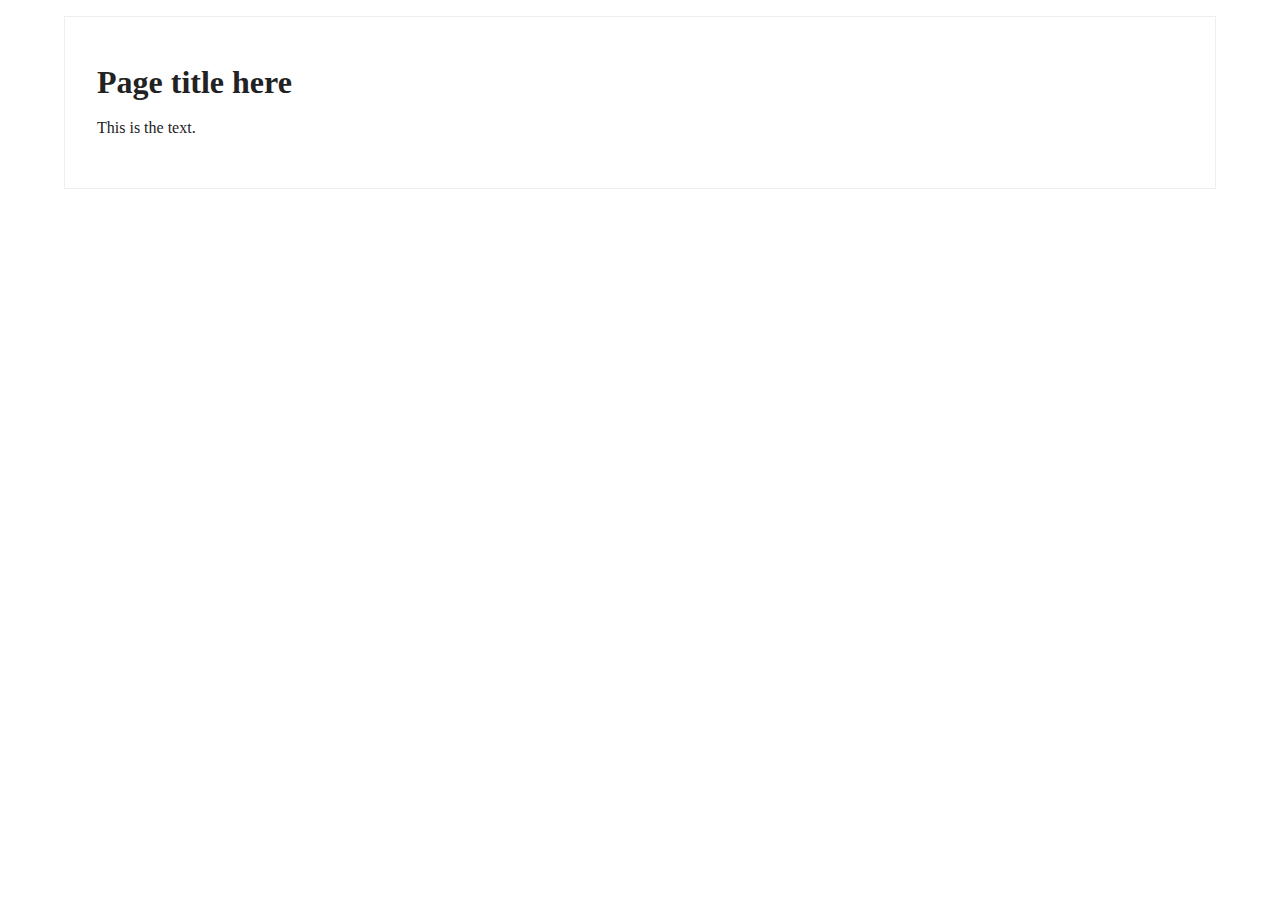
==== index.html @ a6ff06b3 "Added starter template." ====
<!DOCTYPE html>
<!--[if lt IE 7]>	   <html class="no-js lt-ie9 lt-ie8 lt-ie7"> <![endif]-->
<!--[if IE 7]>		   <html class="no-js lt-ie9 lt-ie8"> <![endif]-->
<!--[if IE 8]>		   <html class="no-js lt-ie9"> <![endif]-->
<!--[if gt IE 8]><!--> <html class="no-js"> <!--<![endif]-->
<head>

	<meta charset="utf-8">
	<meta http-equiv="X-UA-Compatible" content="IE=edge">
	<title></title>
	<meta name="description" content="">
	
	<!-- Enable responsive layouts; tell browsers not to shrink pages to fit small screens -->
	<meta name="viewport" content="width=device-width, initial-scale=1">

	<!-- Load styles -->
	<!-- For production, combine all of the stylesheets -->
	<link rel="stylesheet" href="css/style.css">
	
</head>
<body>


	<!-- Page content goes inside the container -->
	<!-- In general, you should have only one container per page. -->
	<div class="container">

		<h1>Page title here</h1>

		<p>This is the text.</p>

	</div><!-- end container -->
	

	<!-- Load scripts -->
	<script src="https://code.jquery.com/jquery-3.1.1.min.js" integrity="sha256-hVVnYaiADRTO2PzUGmuLJr8BLUSjGIZsDYGmIJLv2b8=" crossorigin="anonymous"></script>
	<script>window.jQuery || document.write('<script src="js/vendor/jquery-3.1.1.min.js"><\/script>')</script>
	<script src="js/sitewide.js"></script>

</body>
</html>
---- css/style.css ----
@import 'h5bp/h5bp-head.css';
@import 'h5bp/normalize.css';
@import 'typography.css';
@import 'layout.css';
@import 'utilities.css';
@import 'h5bp/h5bp-tail.css';

/* 

	Put typographic formatting in the typography.css file.
	Page layout styles go in layout.css.

	In production, do not use imports.
	Instead, concatenante and minify files. 

*/
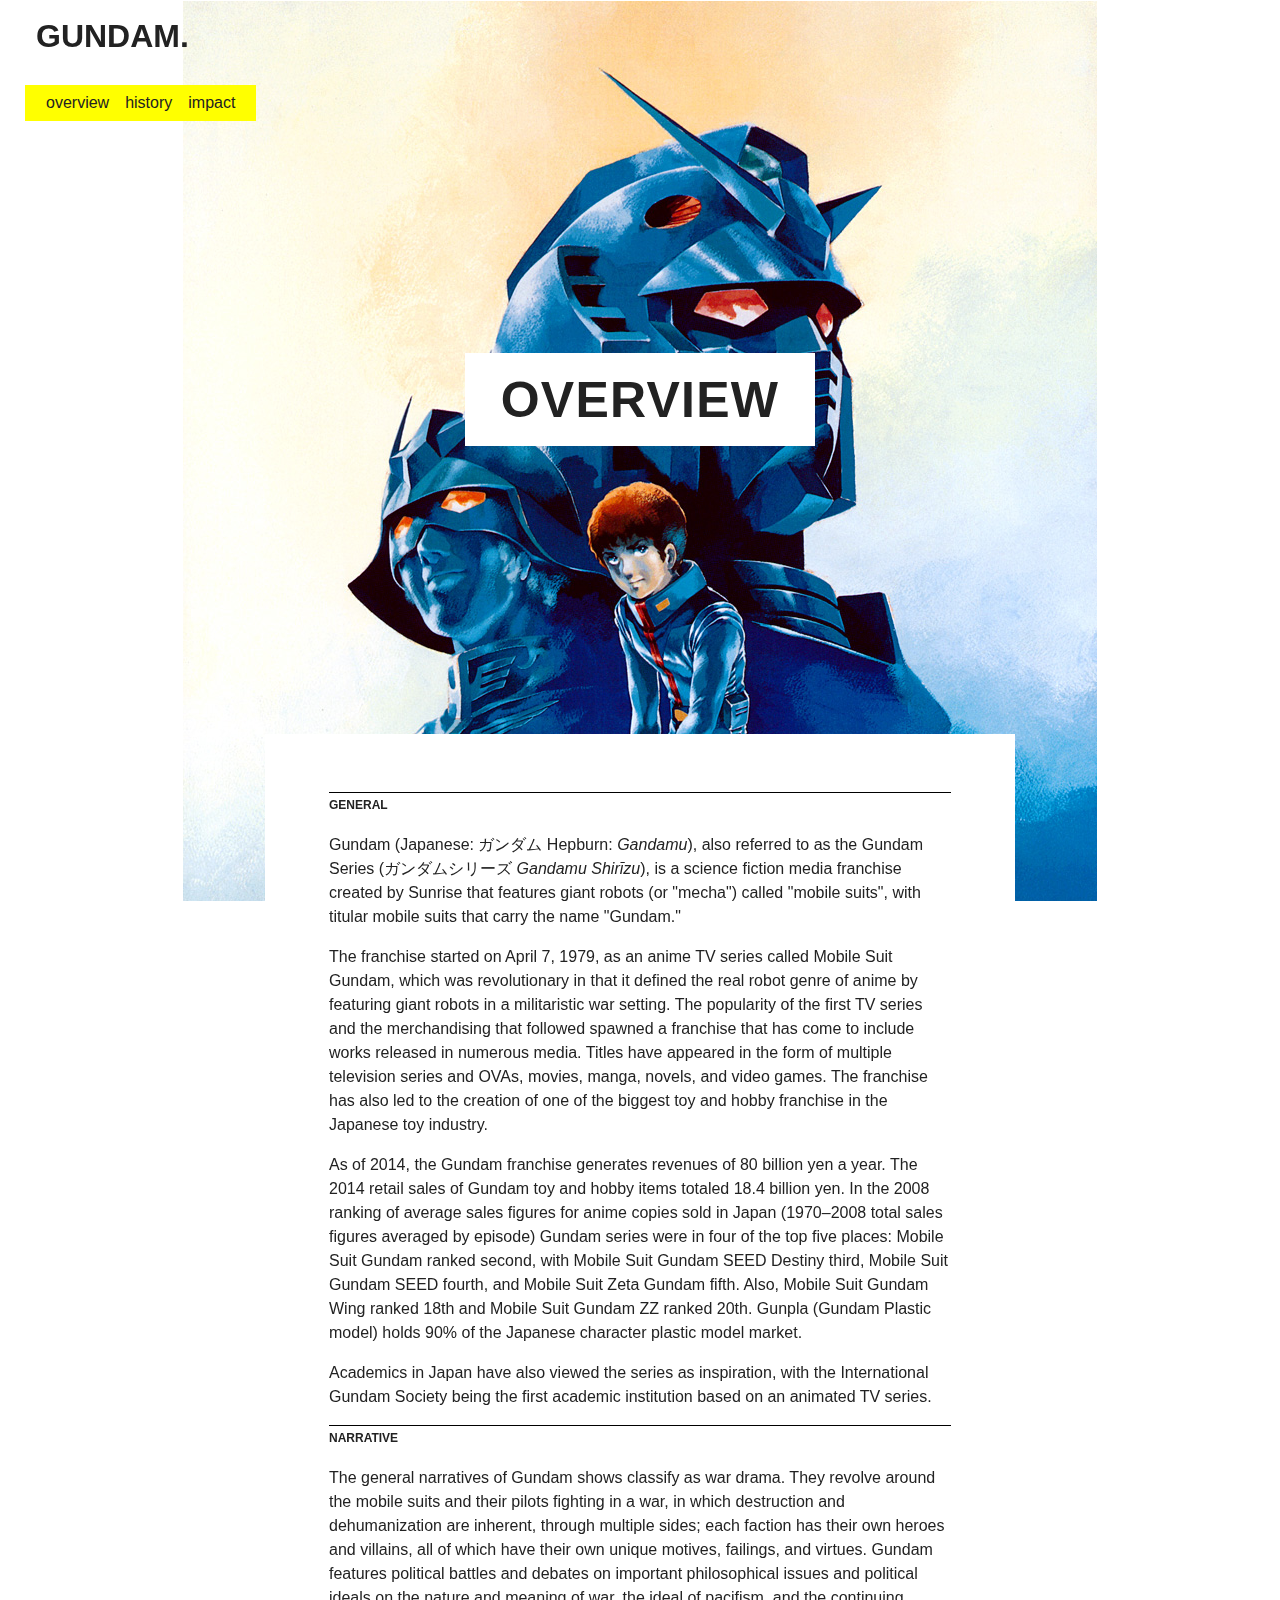
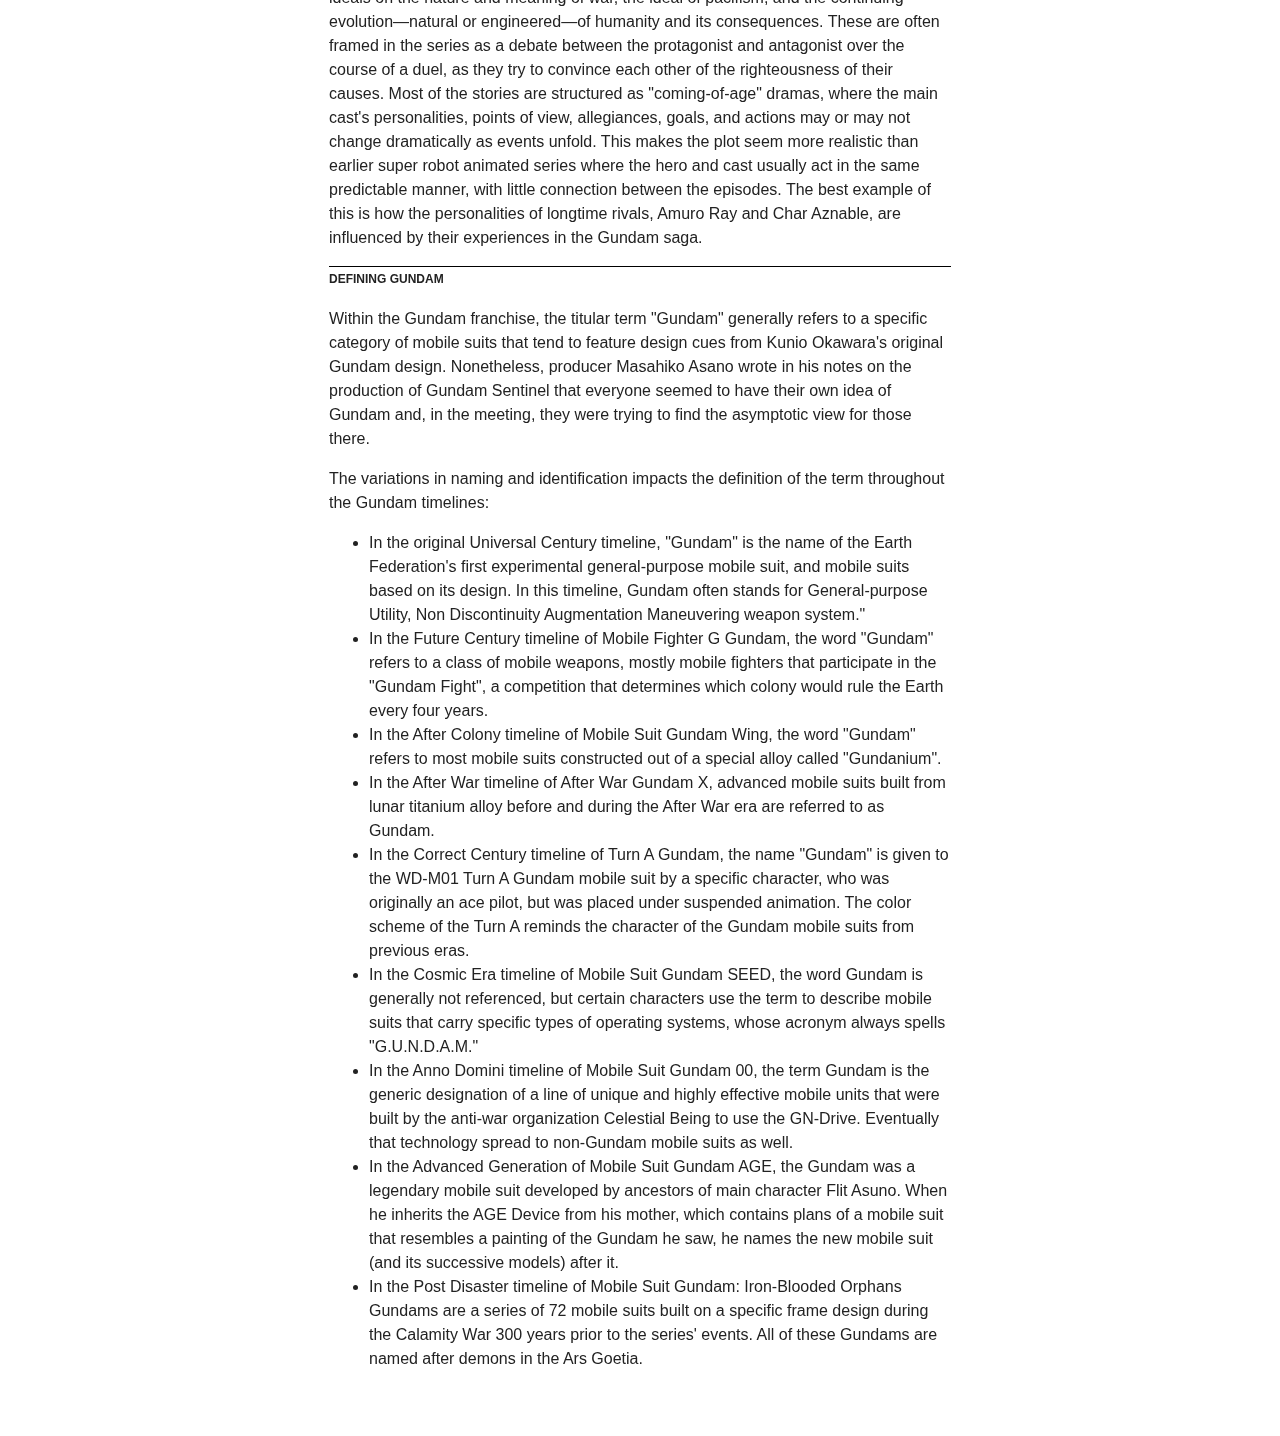
==== commit 75762936: "Created initial subpage template." ====
--- a/index.html
+++ b/index.html
@@ -4,38 +4,64 @@
 <!--[if IE 8]>		   <html class="no-js lt-ie9"> <![endif]-->
 <!--[if gt IE 8]><!--> <html class="no-js"> <!--<![endif]-->
 <head>
-
 	<meta charset="utf-8">
 	<meta http-equiv="X-UA-Compatible" content="IE=edge">
 	<title></title>
 	<meta name="description" content="">
-	
 	<!-- Enable responsive layouts; tell browsers not to shrink pages to fit small screens -->
 	<meta name="viewport" content="width=device-width, initial-scale=1">
-
 	<!-- Load styles -->
 	<!-- For production, combine all of the stylesheets -->
 	<link rel="stylesheet" href="css/style.css">
-	
 </head>
+
 <body>
-
-
-	<!-- Page content goes inside the container -->
-	<!-- In general, you should have only one container per page. -->
 	<div class="container">
-
-		<h1>Page title here</h1>
-
-		<p>This is the text.</p>
-
+		<div class="background">
+		</div>
+		<div class="headerbackground">
+			<h1 class="headerstyle">GUNDAM.</h1>
+		</div>	
+		<div class="header">
+			<h1 class="headerstyle">GUNDAM.</h1>
+		</div>	
+		<div class="navbar">
+			<ul class="navstyle clearfix">
+				<li class="navstyle">overview</li>
+				<li class="navstyle">history</li>
+				<li class="bookend">impact</li>
+			</ul>
+		</div>	
+		<div class="title">
+			<h1 class="titlestyle">OVERVIEW</h1>
+		</div>	
+		<div class="content">
+			<h2 class="subsection">GENERAL</h2>
+			<p>Gundam (Japanese: ガンダム Hepburn: <em>Gandamu</em>), also referred to as the Gundam Series (ガンダムシリーズ <em>Gandamu Shirīzu</em>), is a science fiction media franchise created by Sunrise that features giant robots (or "mecha") called "mobile suits", with titular mobile suits that carry the name "Gundam."</p>
+			<p>The franchise started on April 7, 1979, as an anime TV series called Mobile Suit Gundam, which was revolutionary in that it defined the real robot genre of anime by featuring giant robots in a militaristic war setting. The popularity of the first TV series and the merchandising that followed spawned a franchise that has come to include works released in numerous media. Titles have appeared in the form of multiple television series and OVAs, movies, manga, novels, and video games. The franchise has also led to the creation of one of the biggest toy and hobby franchise in the Japanese toy industry.</p>
+			<p>As of 2014, the Gundam franchise generates revenues of 80 billion yen a year. The 2014 retail sales of Gundam toy and hobby items totaled 18.4 billion yen. In the 2008 ranking of average sales figures for anime copies sold in Japan (1970–2008 total sales figures averaged by episode) Gundam series were in four of the top five places: Mobile Suit Gundam ranked second, with Mobile Suit Gundam SEED Destiny third, Mobile Suit Gundam SEED fourth, and Mobile Suit Zeta Gundam fifth. Also, Mobile Suit Gundam Wing ranked 18th and Mobile Suit Gundam ZZ ranked 20th. Gunpla (Gundam Plastic model) holds 90% of the Japanese character plastic model market. </p>		
+			<p>Academics in Japan have also viewed the series as inspiration, with the International Gundam Society being the first academic institution based on an animated TV series.</p>
+			<h2 class="subsection">NARRATIVE</h2>
+			<p>The general narratives of Gundam shows classify as war drama. They revolve around the mobile suits and their pilots fighting in a war, in which destruction and dehumanization are inherent, through multiple sides; each faction has their own heroes and villains, all of which have their own unique motives, failings, and virtues. Gundam features political battles and debates on important philosophical issues and political ideals on the nature and meaning of war, the ideal of pacifism, and the continuing evolution—natural or engineered—of humanity and its consequences. These are often framed in the series as a debate between the protagonist and antagonist over the course of a duel, as they try to convince each other of the righteousness of their causes. Most of the stories are structured as "coming-of-age" dramas, where the main cast's personalities, points of view, allegiances, goals, and actions may or may not change dramatically as events unfold. This makes the plot seem more realistic than earlier super robot animated series where the hero and cast usually act in the same predictable manner, with little connection between the episodes. The best example of this is how the personalities of longtime rivals, Amuro Ray and Char Aznable, are influenced by their experiences in the Gundam saga.
+</p>
+			<h2 class="subsection">DEFINING GUNDAM</h2>
+			<p>Within the Gundam franchise, the titular term "Gundam" generally refers to a specific category of mobile suits that tend to feature design cues from Kunio Okawara's original Gundam design. Nonetheless, producer Masahiko Asano wrote in his notes on the production of Gundam Sentinel that everyone seemed to have their own idea of Gundam and, in the meeting, they were trying to find the asymptotic view for those there.</p>
+			<p>The variations in naming and identification impacts the definition of the term throughout the Gundam timelines:</p>
+			<ul>
+				<li>	In the original Universal Century timeline, "Gundam" is the name of the Earth Federation's first experimental general-purpose mobile suit, and mobile suits based on its design. In this timeline, Gundam often stands for General-purpose Utility, Non Discontinuity Augmentation Maneuvering weapon system." </li>
+				<li>In the Future Century timeline of Mobile Fighter G Gundam, the word "Gundam" refers to a class of mobile weapons, mostly mobile fighters that participate in the "Gundam Fight", a competition that determines which colony would rule the Earth every four years.</li>
+				<li>In the After Colony timeline of Mobile Suit Gundam Wing, the word "Gundam" refers to most mobile suits constructed out of a special alloy called "Gundanium".</li>
+				<li>In the After War timeline of After War Gundam X, advanced mobile suits built from lunar titanium alloy before and during the After War era are referred to as Gundam.</li>
+				<li>In the Correct Century timeline of Turn A Gundam, the name "Gundam" is given to the WD-M01 Turn A Gundam mobile suit by a specific character, who was originally an ace pilot, but was placed under suspended animation. The color scheme of the Turn A reminds the character of the Gundam mobile suits from previous eras.</li>
+				<li>In the Cosmic Era timeline of Mobile Suit Gundam SEED, the word Gundam is generally not referenced, but certain characters use the term to describe mobile suits that carry specific types of operating systems, whose acronym always spells "G.U.N.D.A.M."</li>
+				<li>In the Anno Domini timeline of Mobile Suit Gundam 00, the term Gundam is the generic designation of a line of unique and highly effective mobile units that were built by the anti-war organization Celestial Being to use the GN-Drive. Eventually that technology spread to non-Gundam mobile suits as well.</li>
+				<li>In the Advanced Generation of Mobile Suit Gundam AGE, the Gundam was a legendary mobile suit developed by ancestors of main character Flit Asuno. When he inherits the AGE Device from his mother, which contains plans of a mobile suit that resembles a painting of the Gundam he saw, he names the new mobile suit (and its successive models) after it.</li>
+				<li>In the Post Disaster timeline of Mobile Suit Gundam: Iron-Blooded Orphans Gundams are a series of 72 mobile suits built on a specific frame design during the Calamity War 300 years prior to the series' events. All of these Gundams are named after demons in the Ars Goetia.</li>
+		</div>
 	</div><!-- end container -->
-	
-
 	<!-- Load scripts -->
 	<script src="https://code.jquery.com/jquery-3.1.1.min.js" integrity="sha256-hVVnYaiADRTO2PzUGmuLJr8BLUSjGIZsDYGmIJLv2b8=" crossorigin="anonymous"></script>
 	<script>window.jQuery || document.write('<script src="js/vendor/jquery-3.1.1.min.js"><\/script>')</script>
 	<script src="js/sitewide.js"></script>
-
 </body>
 </html>
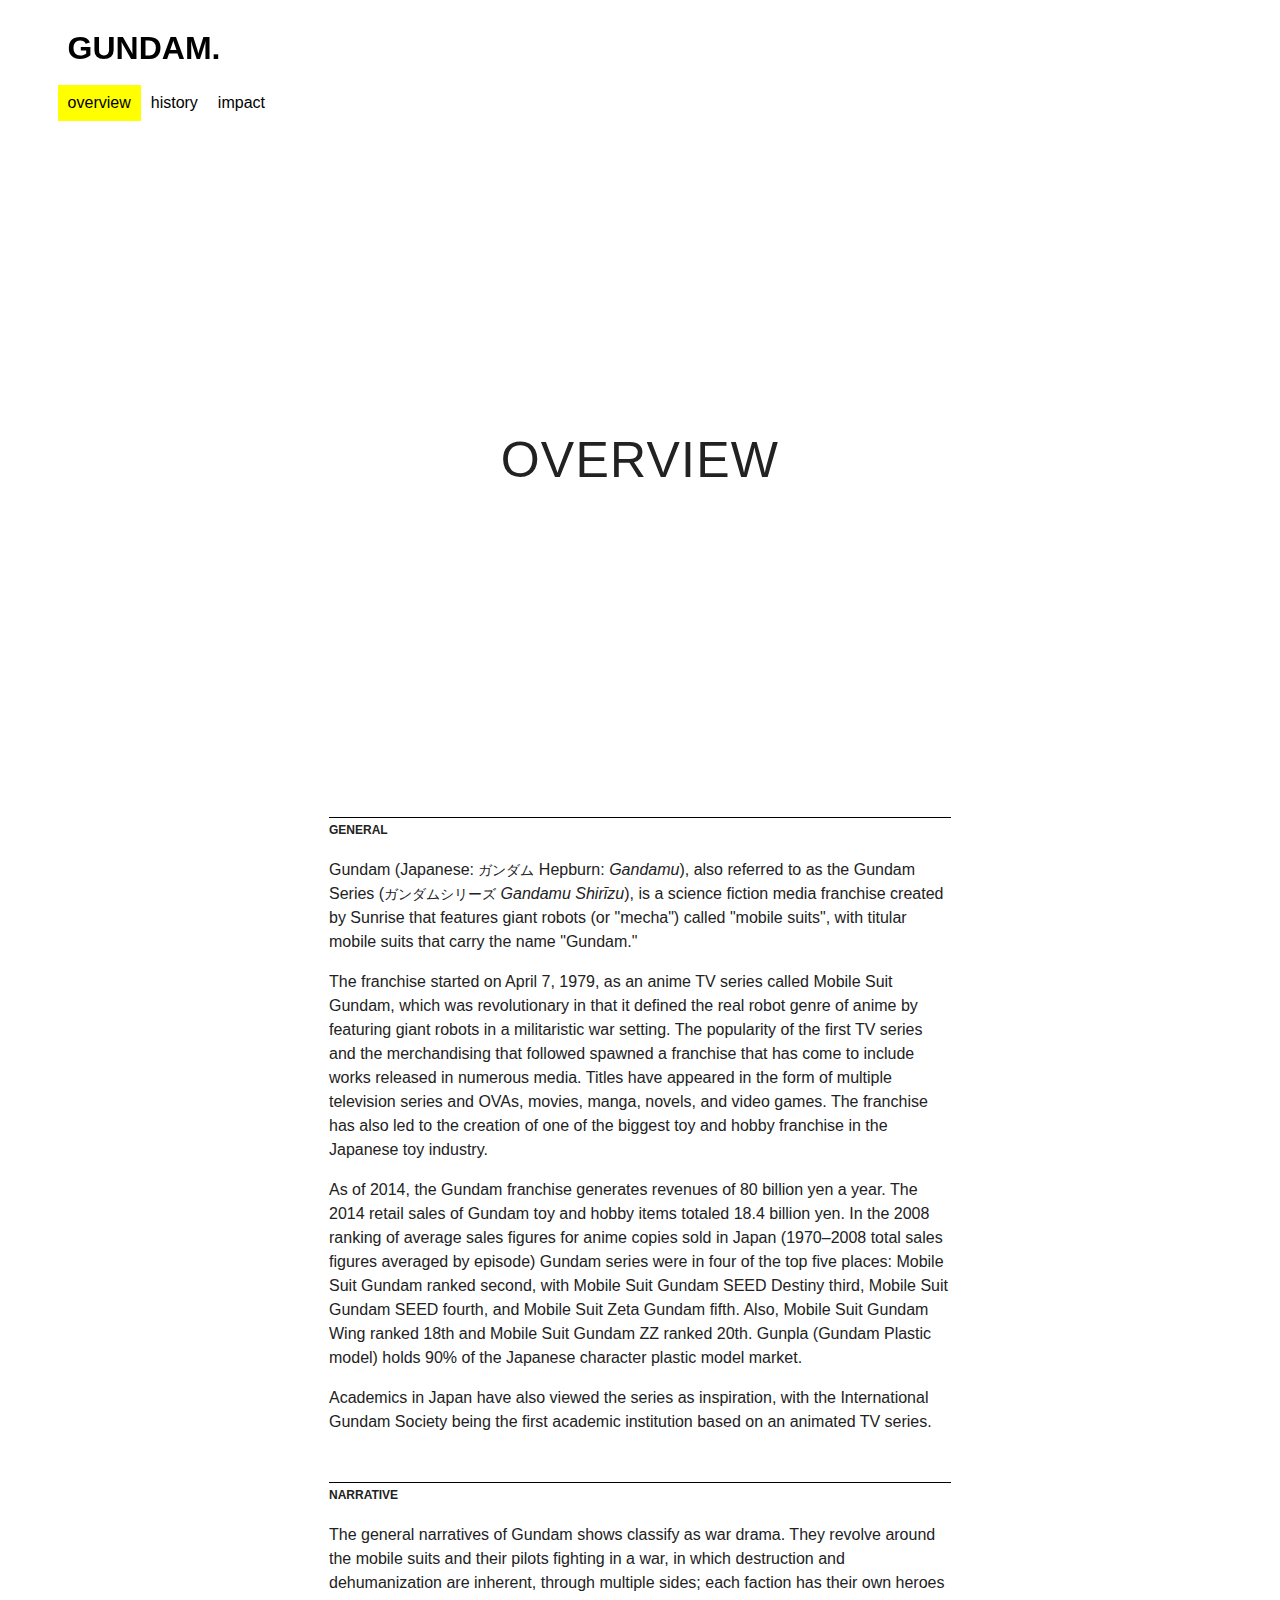
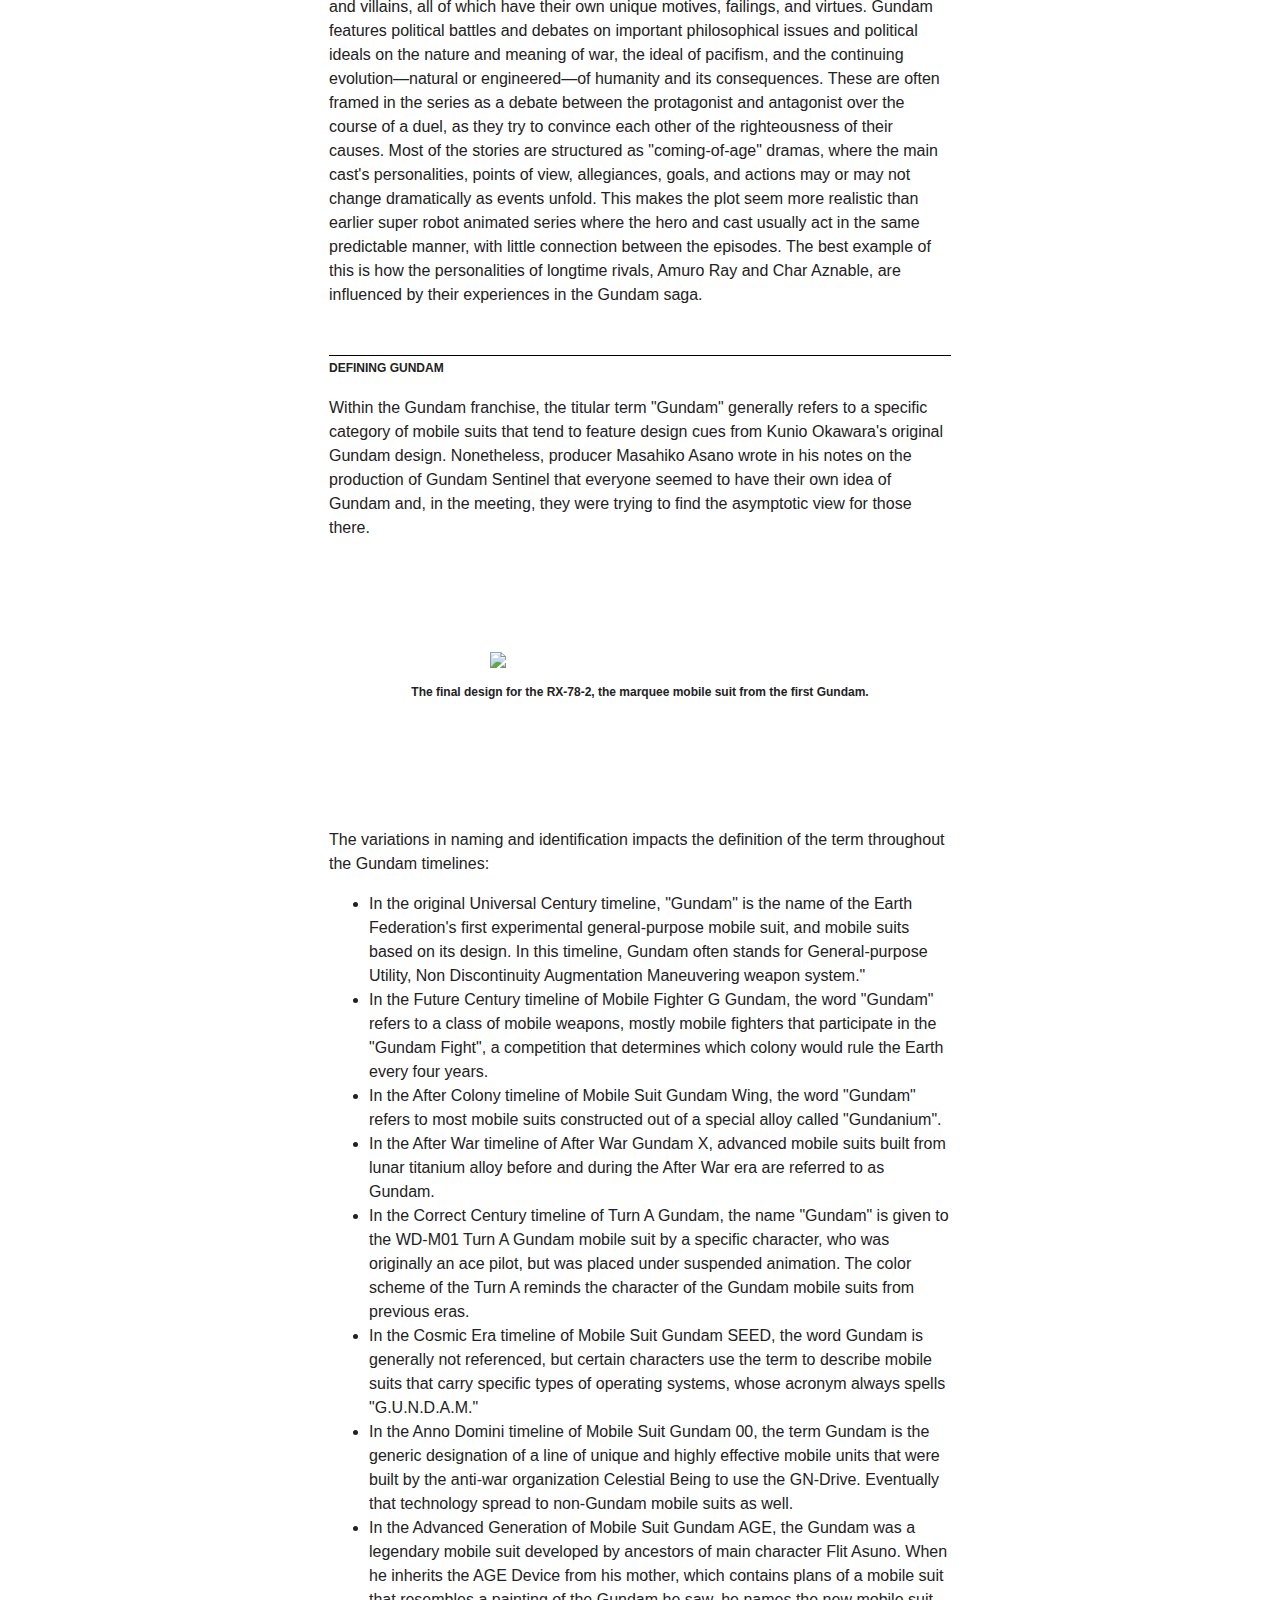
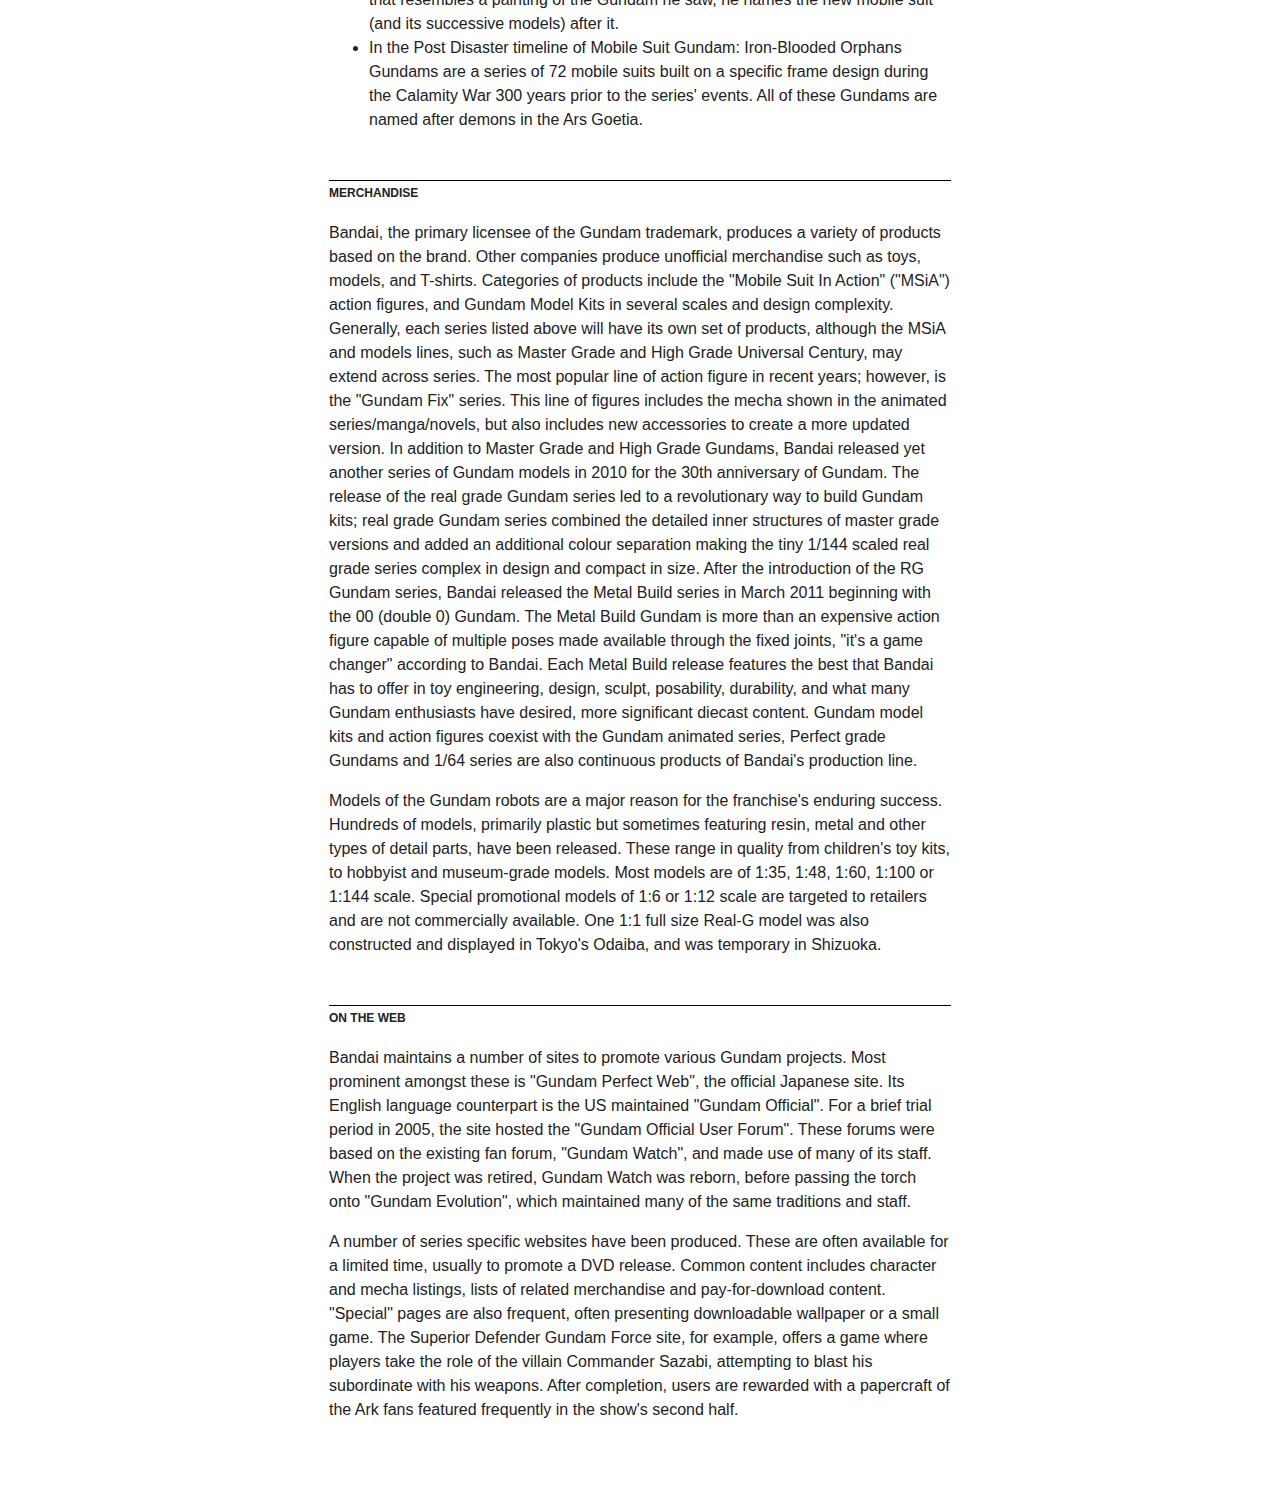
==== commit 7ca4f8e2: "Initial state on submission." ====
--- a/index.html
+++ b/index.html
@@ -17,35 +17,46 @@
 
 <body>
 	<div class="container">
-		<div class="background">
+		<div class="backgroundoverview">
 		</div>
+
 		<div class="headerbackground">
-			<h1 class="headerstyle">GUNDAM.</h1>
-		</div>	
+			<h1 class="headerstyle"><a href="index.html">GUNDAM.</a></h1>
+		</div>
+
 		<div class="header">
-			<h1 class="headerstyle">GUNDAM.</h1>
-		</div>	
+			<h1 class="headerstyle"><a href="index.html">GUNDAM.</a></h1>
+		</div>
+
 		<div class="navbar">
 			<ul class="navstyle clearfix">
-				<li class="navstyle">overview</li>
-				<li class="navstyle">history</li>
-				<li class="bookend">impact</li>
+				<li class="navstyle active"><a href="overview.html">overview</a></li>
+				<li class="navstyle"><a href="history.html">history</a></li>
+				<li class="navstyle"><a href="impact.html">impact</a></li>
 			</ul>
-		</div>	
-		<div class="title">
+		</div>
+
+		<div class="title fade-in">
 			<h1 class="titlestyle">OVERVIEW</h1>
-		</div>	
-		<div class="content">
+		</div>
+
+		<div class="content top fade-in">
 			<h2 class="subsection">GENERAL</h2>
-			<p>Gundam (Japanese: ガンダム Hepburn: <em>Gandamu</em>), also referred to as the Gundam Series (ガンダムシリーズ <em>Gandamu Shirīzu</em>), is a science fiction media franchise created by Sunrise that features giant robots (or "mecha") called "mobile suits", with titular mobile suits that carry the name "Gundam."</p>
+			<p>Gundam (Japanese: <em class="japanese">ガンダム</em> Hepburn: <em>Gandamu</em>), also referred to as the Gundam Series (<em class="japanese">ガンダムシリーズ</em> <em>Gandamu Shirīzu</em>), is a science fiction media franchise created by Sunrise that features giant robots (or "mecha") called "mobile suits", with titular mobile suits that carry the name "Gundam."</p>
 			<p>The franchise started on April 7, 1979, as an anime TV series called Mobile Suit Gundam, which was revolutionary in that it defined the real robot genre of anime by featuring giant robots in a militaristic war setting. The popularity of the first TV series and the merchandising that followed spawned a franchise that has come to include works released in numerous media. Titles have appeared in the form of multiple television series and OVAs, movies, manga, novels, and video games. The franchise has also led to the creation of one of the biggest toy and hobby franchise in the Japanese toy industry.</p>
-			<p>As of 2014, the Gundam franchise generates revenues of 80 billion yen a year. The 2014 retail sales of Gundam toy and hobby items totaled 18.4 billion yen. In the 2008 ranking of average sales figures for anime copies sold in Japan (1970–2008 total sales figures averaged by episode) Gundam series were in four of the top five places: Mobile Suit Gundam ranked second, with Mobile Suit Gundam SEED Destiny third, Mobile Suit Gundam SEED fourth, and Mobile Suit Zeta Gundam fifth. Also, Mobile Suit Gundam Wing ranked 18th and Mobile Suit Gundam ZZ ranked 20th. Gunpla (Gundam Plastic model) holds 90% of the Japanese character plastic model market. </p>		
-			<p>Academics in Japan have also viewed the series as inspiration, with the International Gundam Society being the first academic institution based on an animated TV series.</p>
+			<p>As of 2014, the Gundam franchise generates revenues of 80 billion yen a year. The 2014 retail sales of Gundam toy and hobby items totaled 18.4 billion yen. In the 2008 ranking of average sales figures for anime copies sold in Japan (1970–2008 total sales figures averaged by episode) Gundam series were in four of the top five places: Mobile Suit Gundam ranked second, with Mobile Suit Gundam SEED Destiny third, Mobile Suit Gundam SEED fourth, and Mobile Suit Zeta Gundam fifth. Also, Mobile Suit Gundam Wing ranked 18th and Mobile Suit Gundam ZZ ranked 20th. Gunpla (Gundam Plastic model) holds 90% of the Japanese character plastic model market. </p>
+			<p class="tail">Academics in Japan have also viewed the series as inspiration, with the International Gundam Society being the first academic institution based on an animated TV series.</p>
 			<h2 class="subsection">NARRATIVE</h2>
-			<p>The general narratives of Gundam shows classify as war drama. They revolve around the mobile suits and their pilots fighting in a war, in which destruction and dehumanization are inherent, through multiple sides; each faction has their own heroes and villains, all of which have their own unique motives, failings, and virtues. Gundam features political battles and debates on important philosophical issues and political ideals on the nature and meaning of war, the ideal of pacifism, and the continuing evolution—natural or engineered—of humanity and its consequences. These are often framed in the series as a debate between the protagonist and antagonist over the course of a duel, as they try to convince each other of the righteousness of their causes. Most of the stories are structured as "coming-of-age" dramas, where the main cast's personalities, points of view, allegiances, goals, and actions may or may not change dramatically as events unfold. This makes the plot seem more realistic than earlier super robot animated series where the hero and cast usually act in the same predictable manner, with little connection between the episodes. The best example of this is how the personalities of longtime rivals, Amuro Ray and Char Aznable, are influenced by their experiences in the Gundam saga.
+			<p class="tail">The general narratives of Gundam shows classify as war drama. They revolve around the mobile suits and their pilots fighting in a war, in which destruction and dehumanization are inherent, through multiple sides; each faction has their own heroes and villains, all of which have their own unique motives, failings, and virtues. Gundam features political battles and debates on important philosophical issues and political ideals on the nature and meaning of war, the ideal of pacifism, and the continuing evolution—natural or engineered—of humanity and its consequences. These are often framed in the series as a debate between the protagonist and antagonist over the course of a duel, as they try to convince each other of the righteousness of their causes. Most of the stories are structured as "coming-of-age" dramas, where the main cast's personalities, points of view, allegiances, goals, and actions may or may not change dramatically as events unfold. This makes the plot seem more realistic than earlier super robot animated series where the hero and cast usually act in the same predictable manner, with little connection between the episodes. The best example of this is how the personalities of longtime rivals, Amuro Ray and Char Aznable, are influenced by their experiences in the Gundam saga.
 </p>
 			<h2 class="subsection">DEFINING GUNDAM</h2>
 			<p>Within the Gundam franchise, the titular term "Gundam" generally refers to a specific category of mobile suits that tend to feature design cues from Kunio Okawara's original Gundam design. Nonetheless, producer Masahiko Asano wrote in his notes on the production of Gundam Sentinel that everyone seemed to have their own idea of Gundam and, in the meeting, they were trying to find the asymptotic view for those there.</p>
+    </div>
+    <div class="content">
+  		<img class ="inline" style="width:300px;" src="img/rx78_1.png">
+  		<p class="breakout">The final design for the RX-78-2, the marquee mobile suit from the first Gundam.</p>
+		</div>
+		<div class="content">
 			<p>The variations in naming and identification impacts the definition of the term throughout the Gundam timelines:</p>
 			<ul>
 				<li>	In the original Universal Century timeline, "Gundam" is the name of the Earth Federation's first experimental general-purpose mobile suit, and mobile suits based on its design. In this timeline, Gundam often stands for General-purpose Utility, Non Discontinuity Augmentation Maneuvering weapon system." </li>
@@ -56,8 +67,16 @@
 				<li>In the Cosmic Era timeline of Mobile Suit Gundam SEED, the word Gundam is generally not referenced, but certain characters use the term to describe mobile suits that carry specific types of operating systems, whose acronym always spells "G.U.N.D.A.M."</li>
 				<li>In the Anno Domini timeline of Mobile Suit Gundam 00, the term Gundam is the generic designation of a line of unique and highly effective mobile units that were built by the anti-war organization Celestial Being to use the GN-Drive. Eventually that technology spread to non-Gundam mobile suits as well.</li>
 				<li>In the Advanced Generation of Mobile Suit Gundam AGE, the Gundam was a legendary mobile suit developed by ancestors of main character Flit Asuno. When he inherits the AGE Device from his mother, which contains plans of a mobile suit that resembles a painting of the Gundam he saw, he names the new mobile suit (and its successive models) after it.</li>
-				<li>In the Post Disaster timeline of Mobile Suit Gundam: Iron-Blooded Orphans Gundams are a series of 72 mobile suits built on a specific frame design during the Calamity War 300 years prior to the series' events. All of these Gundams are named after demons in the Ars Goetia.</li>
+				<li class="tail">In the Post Disaster timeline of Mobile Suit Gundam: Iron-Blooded Orphans Gundams are a series of 72 mobile suits built on a specific frame design during the Calamity War 300 years prior to the series' events. All of these Gundams are named after demons in the Ars Goetia.</li>
+			</ul>
+				<h2 class="subsection">MERCHANDISE</h2>
+				<p>Bandai, the primary licensee of the Gundam trademark, produces a variety of products based on the brand. Other companies produce unofficial merchandise such as toys, models, and T-shirts. Categories of products include the "Mobile Suit In Action" ("MSiA") action figures, and Gundam Model Kits in several scales and design complexity. Generally, each series listed above will have its own set of products, although the MSiA and models lines, such as Master Grade and High Grade Universal Century, may extend across series. The most popular line of action figure in recent years; however, is the "Gundam Fix" series. This line of figures includes the mecha shown in the animated series/manga/novels, but also includes new accessories to create a more updated version. In addition to Master Grade and High Grade Gundams, Bandai released yet another series of Gundam models in 2010 for the 30th anniversary of Gundam. The release of the real grade Gundam series led to a revolutionary way to build Gundam kits; real grade Gundam series combined the detailed inner structures of master grade versions and added an additional colour separation making the tiny 1/144 scaled real grade series complex in design and compact in size. After the introduction of the RG Gundam series, Bandai released the Metal Build series in March 2011 beginning with the 00 (double 0) Gundam. The Metal Build Gundam is more than an expensive action figure capable of multiple poses made available through the fixed joints, "it's a game changer" according to Bandai. Each Metal Build release features the best that Bandai has to offer in toy engineering, design, sculpt, posability, durability, and what many Gundam enthusiasts have desired, more significant diecast content. Gundam model kits and action figures coexist with the Gundam animated series, Perfect grade Gundams and 1/64 series are also continuous products of Bandai's production line.</p>
+				<p class="tail">Models of the Gundam robots are a major reason for the franchise's enduring success. Hundreds of models, primarily plastic but sometimes featuring resin, metal and other types of detail parts, have been released. These range in quality from children's toy kits, to hobbyist and museum-grade models. Most models are of 1:35, 1:48, 1:60, 1:100 or 1:144 scale. Special promotional models of 1:6 or 1:12 scale are targeted to retailers and are not commercially available. One 1:1 full size Real-G model was also constructed and displayed in Tokyo's Odaiba, and was temporary in Shizuoka.</p>
+				<h2 class="subsection">ON THE WEB</h2>
+				<p> Bandai maintains a number of sites to promote various Gundam projects. Most prominent amongst these is "Gundam Perfect Web", the official Japanese site. Its English language counterpart is the US maintained "Gundam Official". For a brief trial period in 2005, the site hosted the "Gundam Official User Forum". These forums were based on the existing fan forum, "Gundam Watch", and made use of many of its staff. When the project was retired, Gundam Watch was reborn, before passing the torch onto "Gundam Evolution", which maintained many of the same traditions and staff. </p>
+				<p>A number of series specific websites have been produced. These are often available for a limited time, usually to promote a DVD release. Common content includes character and mecha listings, lists of related merchandise and pay-for-download content. "Special" pages are also frequent, often presenting downloadable wallpaper or a small game. The Superior Defender Gundam Force site, for example, offers a game where players take the role of the villain Commander Sazabi, attempting to blast his subordinate with his weapons. After completion, users are rewarded with a papercraft of the Ark fans featured frequently in the show's second half.</p>
 		</div>
+
 	</div><!-- end container -->
 	<!-- Load scripts -->
 	<script src="https://code.jquery.com/jquery-3.1.1.min.js" integrity="sha256-hVVnYaiADRTO2PzUGmuLJr8BLUSjGIZsDYGmIJLv2b8=" crossorigin="anonymous"></script>
--- a/css/style.css
+++ b/css/style.css
@@ -2,17 +2,16 @@
 @import 'h5bp/normalize.css';
 @import 'typography.css';
 @import 'layout.css';
+@import 'animation.css';
 @import 'utilities.css';
 @import 'h5bp/h5bp-tail.css';
 
-/* 
+/*
 
 	Put typographic formatting in the typography.css file.
 	Page layout styles go in layout.css.
 
 	In production, do not use imports.
-	Instead, concatenante and minify files. 
+	Instead, concatenante and minify files.
 
 */
-
-
